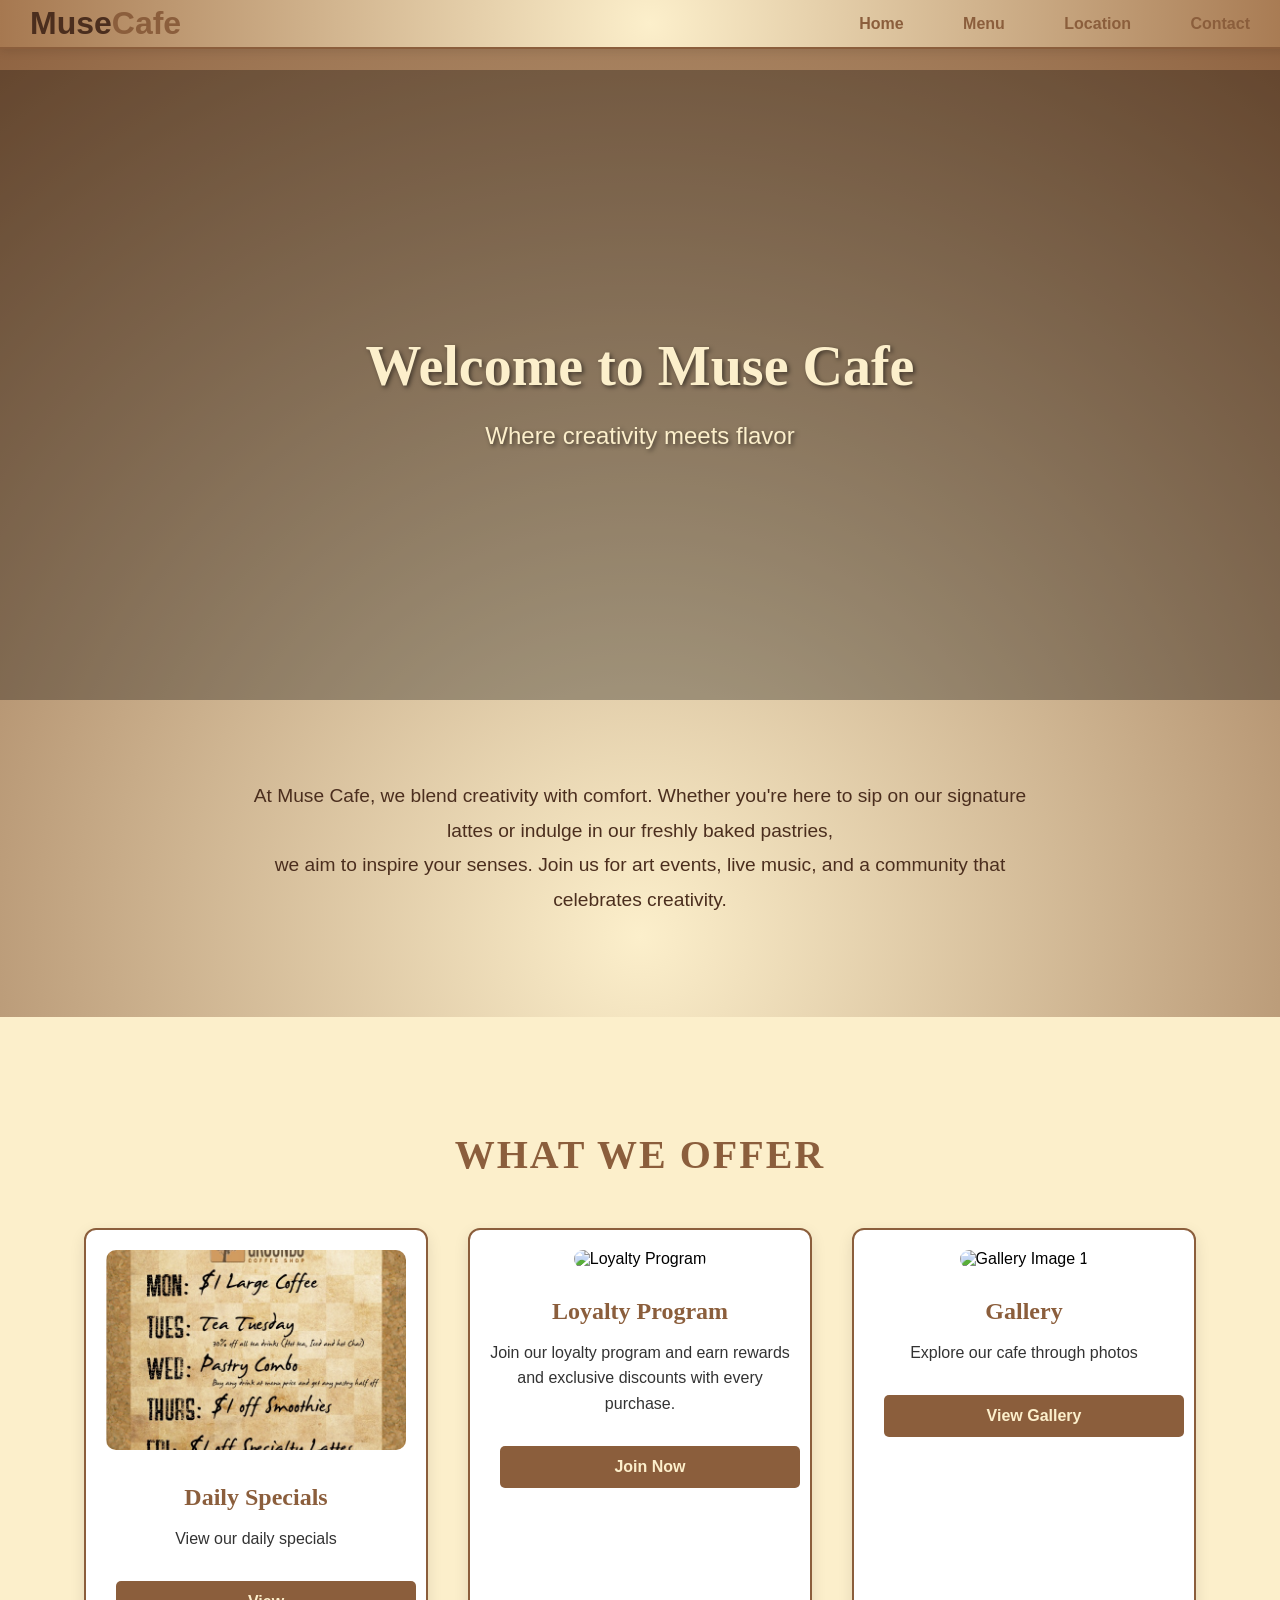
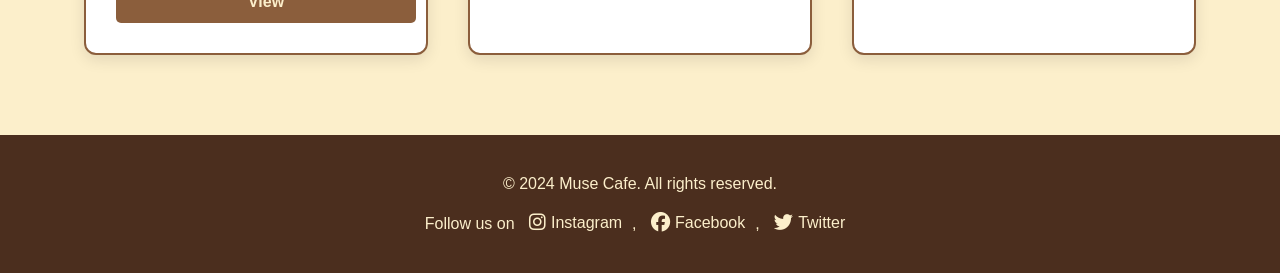
==== index.html @ 80cb1056 "Initial commit" ====
<!DOCTYPE html>
<html lang="en">

<head>
    <meta charset="UTF-8" />
    <meta name="viewport" content="width=device-width, initial-scale=1.0" />
    <title>Muse Cafe</title>
    <link rel="stylesheet" href="css/style.css" />
    <link rel="icon" type="image/x-icon" href="Images/Logo.jpg" />
    <!-- Optional: Add Font Awesome for social icons -->
    <link rel="stylesheet" href="https://cdnjs.cloudflare.com/ajax/libs/font-awesome/6.4.0/css/all.min.css">
</head>

<body>
    <!-- ===== Navbar Section ===== -->
    <header>
        <nav class="navbar">
            <div class="logo">
                Muse<span>Cafe</span>
            </div>

            <div class="nav-links">
                <a href="index.html">Home</a>
                <a href="Menu.html">Menu</a>
                <a href="Locations.html">Location</a>
                <a href="Contact.html">Contact</a>
            </div>
        </nav>
    </header>

    <!-- ===== Hero Background ===== -->
    <div class="background-image">
        <!-- Consider adding content like a headline over the hero image -->
        <div class="hero-content">
            <h1>Welcome to Muse Cafe</h1>
            <p>Where creativity meets flavor</p>
        </div>
    </div>

    <!-- ===== Main Content ===== -->
    <main>
        <section class="body-content">
            <p>
                At Muse Cafe, we blend creativity with comfort. Whether you're here to sip on our
                signature lattes or indulge in our freshly baked pastries,
                <br />
                we aim to inspire your senses. Join us for art events, live music, and a community
                that celebrates creativity.
            </p>
        </section>

        <section class="offers">
            <h2>What We Offer</h2>

            <div class="offer-container">
                <div class="offer-box">
                    <img src="Images/DailySpecials.jpg" alt="Daily Specials" />
                    <h3>Daily Specials</h3>
                    <p>View our daily specials</p>
                    <button onclick="enlargeImage('Images/DailySpecials.jpg')">View</button>
                </div>
                <div class="offer-box">
                    <img src="Images/LoyaltyProgram.jpg" alt="Loyalty Program" />
                    <h3>Loyalty Program</h3>
                    <p>
                        Join our loyalty program and earn rewards and exclusive discounts with every
                        purchase.
                    </p>
                    <button onclick="location.href='Loyalty.html'">Join Now</button>
                </div>
                <div class="offer-box">
                    <img src="Images/Gallery1.jpg" alt="Gallery Image 1" />
                    <h3>Gallery</h3>
                    <p>Explore our cafe through photos</p>
                    <button onclick="location.href='ImageGallery.html'">View Gallery</button>
                </div>
            </div>
        </section>
    </main>

    <!-- ===== Footer ===== -->
    <footer>
        <p>&copy; 2024 Muse Cafe. All rights reserved.</p>
        <p class="social-links">
            Follow us on
            <a href="#"><i class="fab fa-instagram"></i> Instagram</a>,
            <a href="#"><i class="fab fa-facebook"></i> Facebook</a>,
            <a href="#"><i class="fab fa-twitter"></i> Twitter</a>
        </p>
    </footer>


    <div id="imageModal" class="modal">
        <span class="close">&times;</span>
        <img class="modal-content" id="modalImage">
    </div>

    <script src="js/script.js"></script>
</body>

</html>
---- css/style.css ----
/* ===== Global Styles ===== */
body {
  background: radial-gradient(circle, #fcefcb, #8b5e3c);
  font-family: "Arial", sans-serif;
  margin: 0;
  padding: 0;
  text-align: center;
  min-height: 100vh;
  display: flex;
  flex-direction: column;
}

/* ===== Header & Navigation ===== */
.navbar {
  background: radial-gradient(circle, #fcefcb, #a67850);
  border-bottom: 2px solid #8b5e3c;
  display: flex;
  justify-content: space-between;
  align-items: center;
  padding: 5px 10px;
  position: fixed;
  top: 0;
  width: 100%;
  backdrop-filter: blur(4px);
  z-index: 1000;
  box-shadow: 0 2px 10px rgba(0, 0, 0, 0.1);
}

.logo {
  font-size: 2em;
  font-weight: bold;
  color: #4b2e1e;
  margin-left: 20px;
}

.logo span {
  color: #8b5e3c;
}

.nav-links a {
  color: #8b5e3c;
  text-decoration: none;
  margin-right: 25px;
  padding: 10px 15px;
  transition: all 0.3s ease;
  font-weight: bold;
  border-radius: 5px;
}

.nav-links a:hover {
  background-color: #8b5e3c;
  color: #fcefcb;
}

/* ===== Hero Section ===== */
.background-image {
  background-image: url("Images/CafeBackground.jpg");
  background-size: cover;
  background-position: center;
  height: 70vh;
  display: flex;
  align-items: center;
  justify-content: center;
  margin-top: 70px;
  position: relative;
}

.background-image::before {
  content: "";
  position: absolute;
  top: 0;
  left: 0;
  right: 0;
  bottom: 0;
  background: rgba(0, 0, 0, 0.3);
}

.hero-content {
  position: relative;
  z-index: 1;
  color: white;
  text-shadow: 2px 2px 4px rgba(0, 0, 0, 0.5);
}

.hero-content h1 {
  font-size: 3.5em;
  margin-bottom: 20px;
  color: #fcefcb;
}

.hero-content p {
  font-size: 1.5em;
  color: #fcefcb;
}

main {
  flex: 1;
}

.body-content {
  padding: 60px 20px;
  max-width: 800px;
  margin: 0 auto;
}

.body-content p {
  font-size: 1.2em;
  line-height: 1.8;
  color: #4b2e1e;
  margin-bottom: 40px;
}

.offers {
  text-align: center;
  padding: 80px 40px;
  background-color: #fcefcb;
}

.offers h2 {
  color: #8b5e3c;
  font-size: 2.5em;
  margin-bottom: 50px;
  text-transform: uppercase;
  letter-spacing: 2px;
}

.offer-container {
  display: flex;
  justify-content: center;
  gap: 40px;
  flex-wrap: wrap;
  max-width: 1200px;
  margin: 0 auto;
}

.offer-box {
  background-color: #ffffff;
  border: 2px solid #8b5e3c;
  border-radius: 12px;
  width: 300px;
  padding: 20px;
  text-align: center;
  transition: all 0.3s ease;
  box-shadow: 0 5px 15px rgba(0, 0, 0, 0.1);
}

.offer-box img {
  width: 100%;
  height: 200px;
  object-fit: cover;
  border-radius: 10px;
  margin-bottom: 15px;
}

.offer-box:hover {
  transform: translateY(-10px) scale(1.02);
  box-shadow: 0 15px 30px rgba(0, 0, 0, 0.2);
}

.offer-box h3 {
  color: #8b5e3c;
  margin: 15px 0;
  font-size: 1.5em;
}

.offer-box p {
  color: #333;
  font-size: 1em;
  line-height: 1.6;
  margin: 10px 0 20px;
}

.offer-box button {
  background-color: #8b5e3c;
  border: none;
  border-radius: 5px;
  color: #fcefcb;
  cursor: pointer;
  font-size: 16px;
  font-weight: bold;
  padding: 12px 25px;
  transition: all 0.3s ease;
  width: 100%;
}

.offer-box button:hover {
  background-color: #a67850;
  transform: translateY(-2px);
}

footer {
  background-color: #4b2e1e;
  color: #fcefcb;
  padding: 30px 20px;
  margin-top: auto;
}

footer p {
  color: #fcefcb;
  margin: 10px 0;
}

.social-links {
  margin-top: 20px;
}

.social-links a {
  color: #fcefcb;
  text-decoration: none;
  margin: 0 10px;
  transition: color 0.3s ease;
  display: inline-flex;
  align-items: center;
  gap: 5px;
}

.social-links a:hover {
  color: #d6a727;
}

.social-links i {
  font-size: 1.2em;
}

h1,
h2,
h3,
h4,
h5,
h6 {
  color: #4b2e1e;
  font-family: "Georgia", serif;
}

h1 {
  font-size: 3em;
}

h2 {
  font-size: 2.5em;
}

h3 {
  font-size: 1.8em;
}

button {
  background-color: #8b5e3c;
  border: none;
  border-radius: 5px;
  color: #fcefcb;
  cursor: pointer;
  font-size: 16px;
  margin: 10px;
  padding: 12px 25px;
  transition: all 0.3s ease;
  font-weight: bold;
}

button:hover {
  background-color: #a67850;
  transform: translateY(-2px);
  box-shadow: 0 5px 15px rgba(0, 0, 0, 0.2);
}

.modal {
  display: none;
  position: fixed;
  z-index: 2000;
  padding-top: 60px;
  left: 0;
  top: 0;
  width: 100%;
  height: 100%;
  background-color: rgba(0, 0, 0, 0.9);
  animation: fadeIn 0.3s ease;
}

@keyframes fadeIn {
  from {
    opacity: 0;
  }
  to {
    opacity: 1;
  }
}

.modal-content {
  margin: auto;
  display: block;
  max-width: 90%;
  max-height: 80%;
  border-radius: 10px;
  box-shadow: 0 0 30px rgba(255, 255, 255, 0.1);
  animation: zoomIn 0.3s ease;
}

@keyframes zoomIn {
  from {
    transform: scale(0.8);
    opacity: 0;
  }
  to {
    transform: scale(1);
    opacity: 1;
  }
}

.close {
  position: absolute;
  top: 20px;
  right: 35px;
  color: white;
  font-size: 40px;
  font-weight: bold;
  cursor: pointer;
  transition: color 0.3s ease;
}

.close:hover {
  color: #8b5e3c;
}

@media (max-width: 768px) {
  .navbar {
    flex-direction: column;
    padding: 10px;
  }

  .logo {
    margin: 10px 0;
  }

  .nav-links {
    display: flex;
    flex-wrap: wrap;
    justify-content: center;
    gap: 10px;
  }

  .nav-links a {
    margin: 5px;
    padding: 8px 12px;
  }

  .background-image {
    height: 50vh;
    margin-top: 120px;
  }

  .hero-content h1 {
    font-size: 2.5em;
  }

  .hero-content p {
    font-size: 1.2em;
  }

  .offers {
    padding: 40px 20px;
  }

  .offers h2 {
    font-size: 2em;
  }

  .offer-container {
    gap: 20px;
  }

  .offer-box {
    width: 90%;
    max-width: 300px;
  }

  h1 {
    font-size: 2.5em;
  }

  h2 {
    font-size: 2em;
  }
}

@media (max-width: 480px) {
  .hero-content h1 {
    font-size: 2em;
  }

  .hero-content p {
    font-size: 1em;
  }

  .offers h2 {
    font-size: 1.8em;
  }

  .offer-box {
    width: 100%;
    padding: 15px;
  }
}
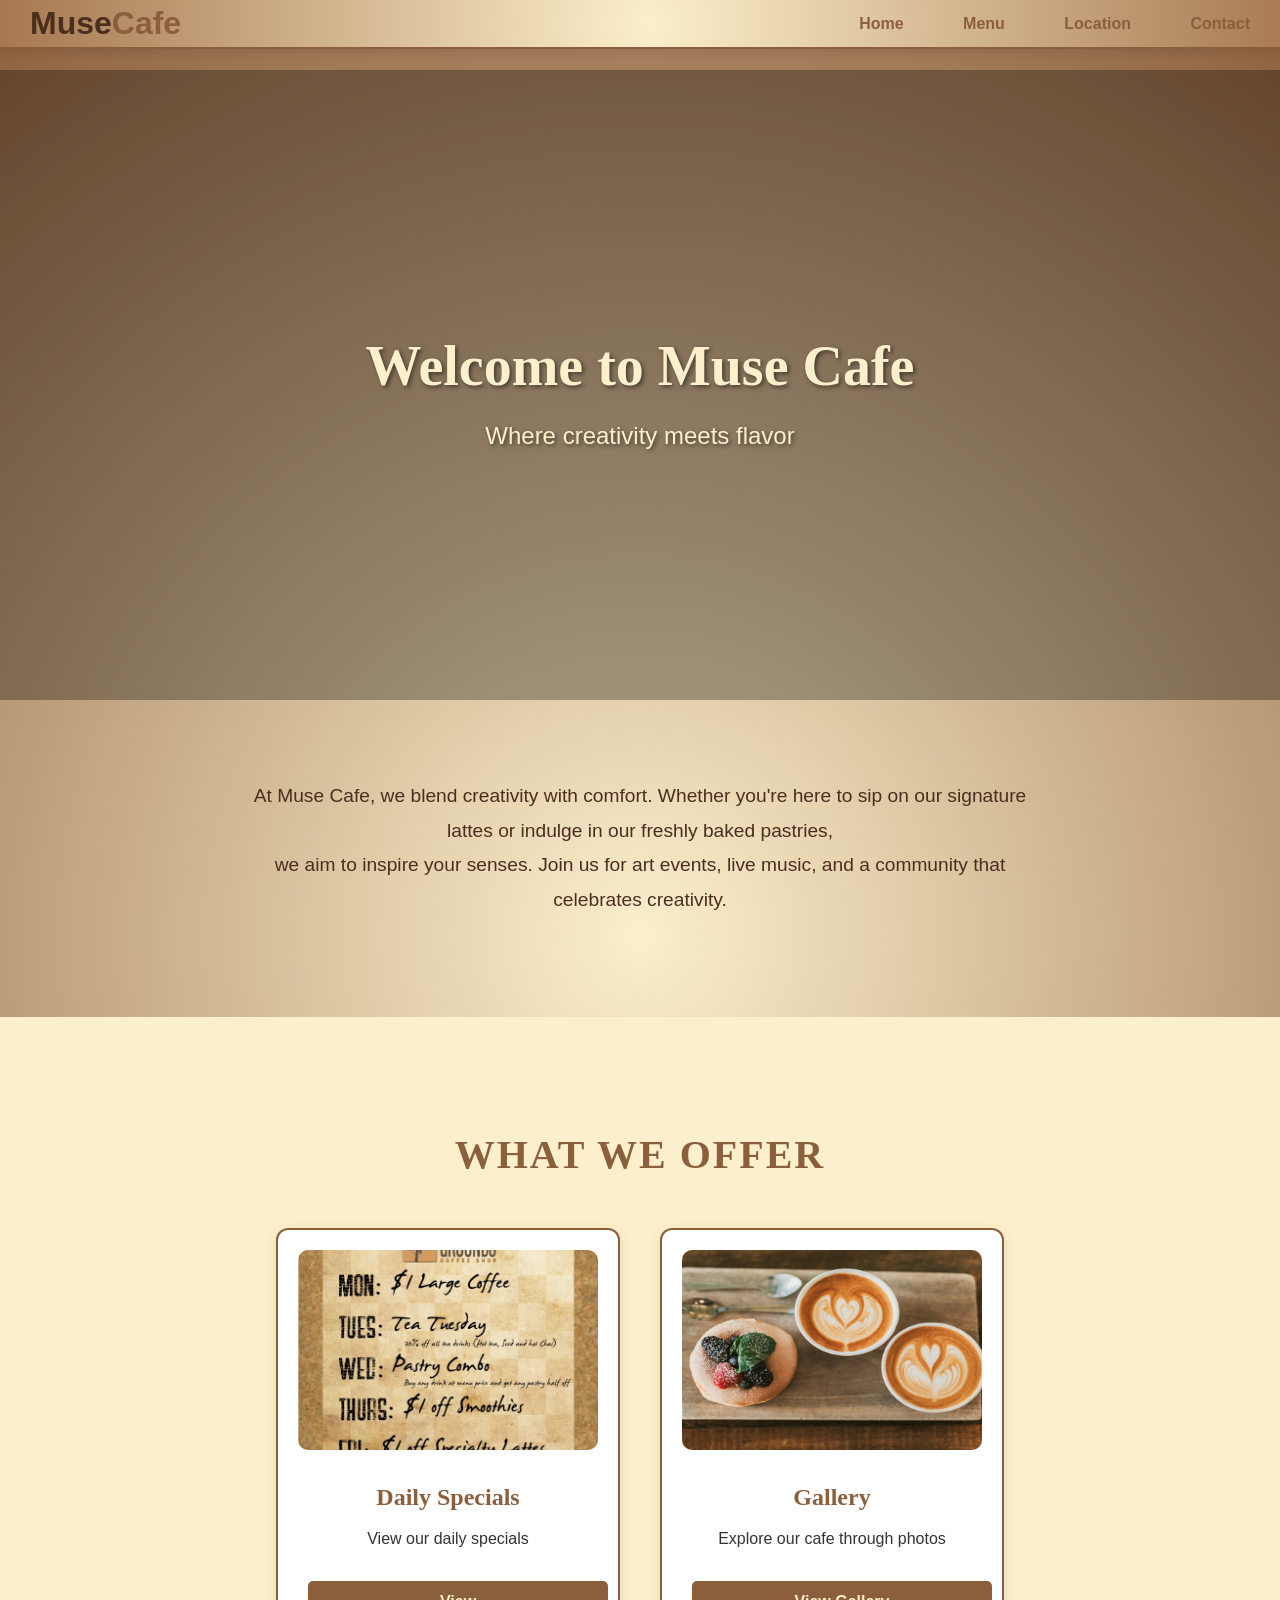
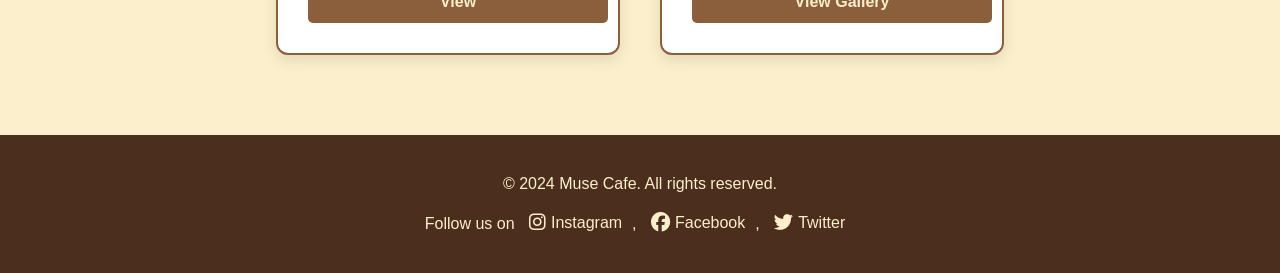
==== commit 5b311393: "deleted loyalty program" ====
--- a/index.html
+++ b/index.html
@@ -59,17 +59,9 @@
                     <p>View our daily specials</p>
                     <button onclick="enlargeImage('Images/DailySpecials.jpg')">View</button>
                 </div>
+
                 <div class="offer-box">
-                    <img src="Images/LoyaltyProgram.jpg" alt="Loyalty Program" />
-                    <h3>Loyalty Program</h3>
-                    <p>
-                        Join our loyalty program and earn rewards and exclusive discounts with every
-                        purchase.
-                    </p>
-                    <button onclick="location.href='Loyalty.html'">Join Now</button>
-                </div>
-                <div class="offer-box">
-                    <img src="Images/Gallery1.jpg" alt="Gallery Image 1" />
+                    <img src="Images/CafeBackground.jpg" alt="Gallery Image 1" />
                     <h3>Gallery</h3>
                     <p>Explore our cafe through photos</p>
                     <button onclick="location.href='ImageGallery.html'">View Gallery</button>
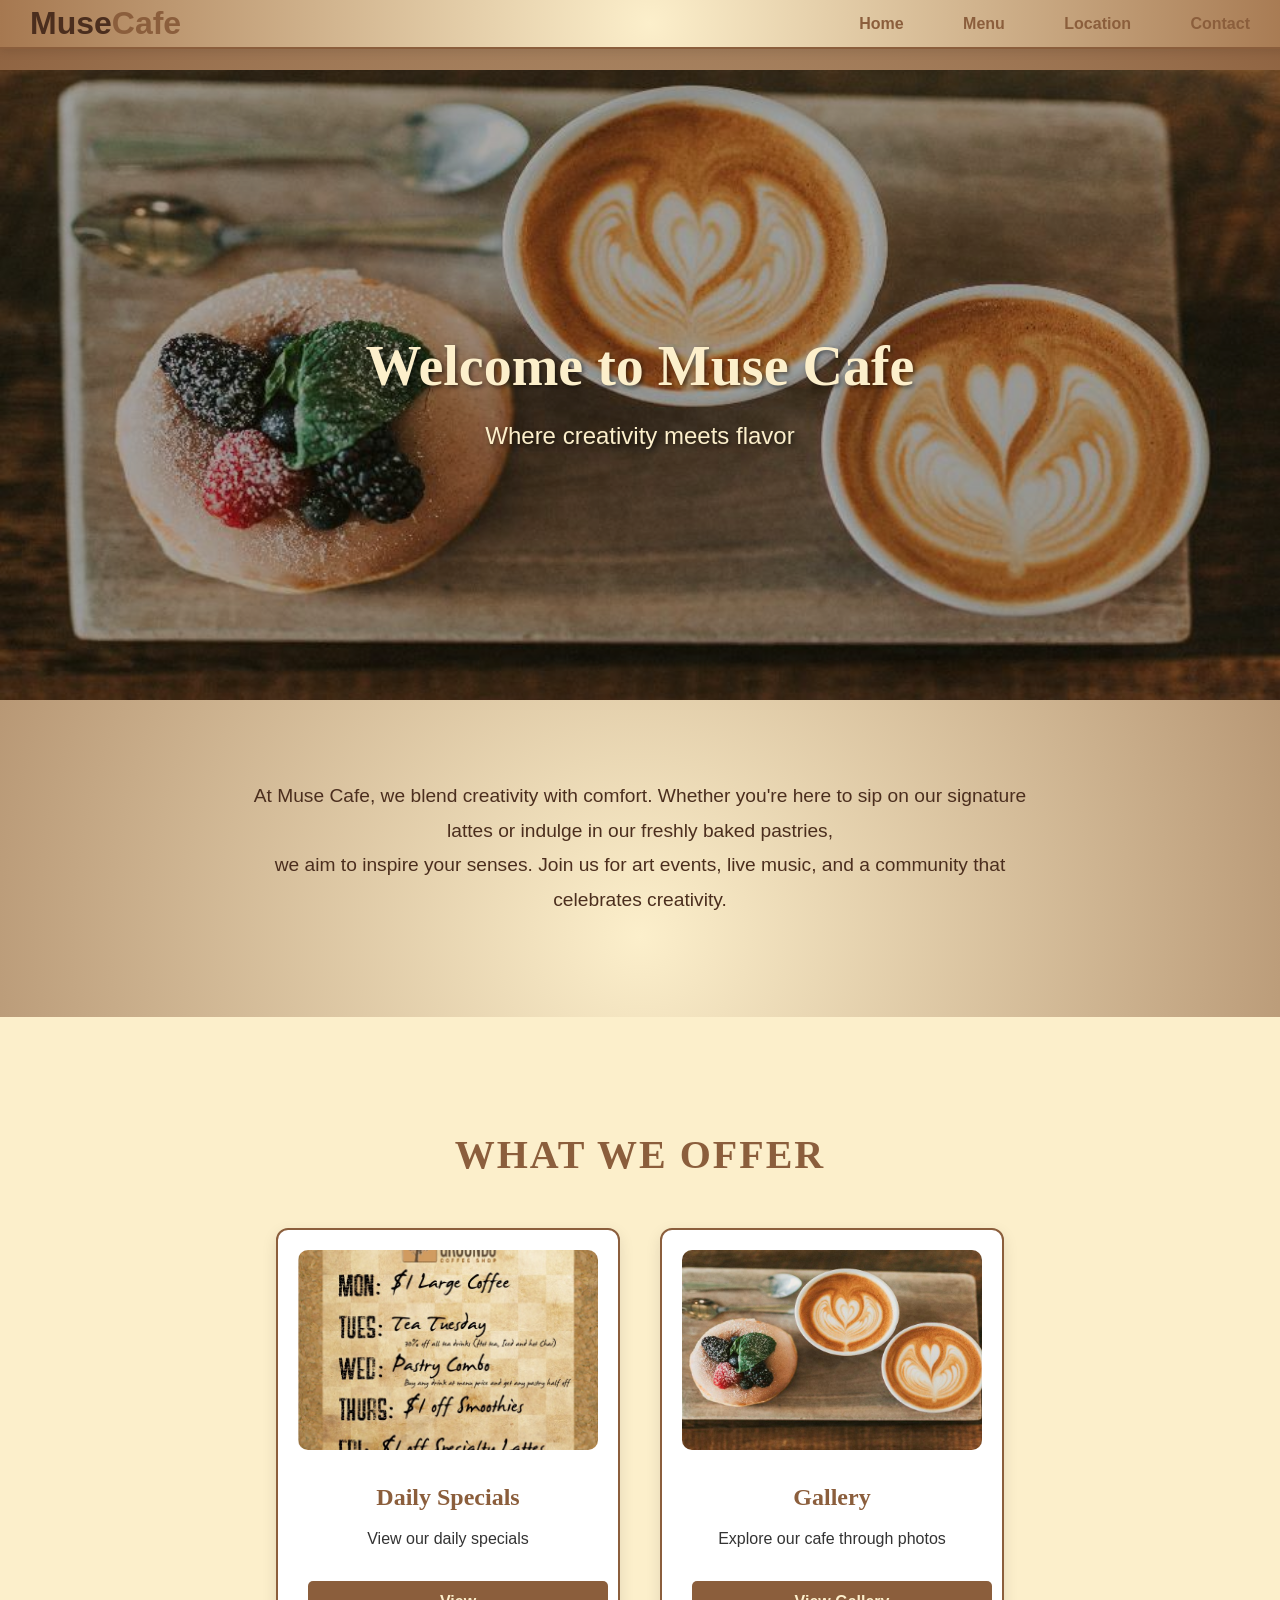
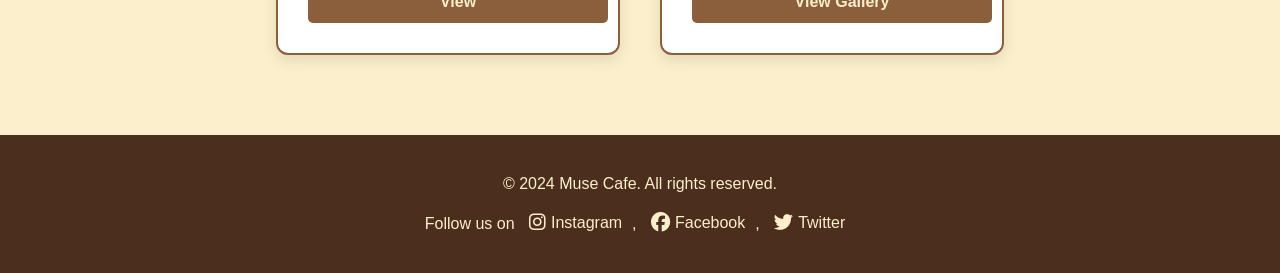
==== commit 841b46b4: "css file location change" ====
--- a/index.html
+++ b/index.html
@@ -5,7 +5,7 @@
     <meta charset="UTF-8" />
     <meta name="viewport" content="width=device-width, initial-scale=1.0" />
     <title>Muse Cafe</title>
-    <link rel="stylesheet" href="css/style.css" />
+    <link rel="stylesheet" href="style.css" />
     <link rel="icon" type="image/x-icon" href="Images/Logo.jpg" />
     <!-- Optional: Add Font Awesome for social icons -->
     <link rel="stylesheet" href="https://cdnjs.cloudflare.com/ajax/libs/font-awesome/6.4.0/css/all.min.css">
@@ -28,16 +28,16 @@
         </nav>
     </header>
 
-    <!-- ===== Hero Background ===== -->
+    
     <div class="background-image">
-        <!-- Consider adding content like a headline over the hero image -->
+
         <div class="hero-content">
             <h1>Welcome to Muse Cafe</h1>
             <p>Where creativity meets flavor</p>
         </div>
     </div>
 
-    <!-- ===== Main Content ===== -->
+    
     <main>
         <section class="body-content">
             <p>
@@ -70,7 +70,7 @@
         </section>
     </main>
 
-    <!-- ===== Footer ===== -->
+    
     <footer>
         <p>&copy; 2024 Muse Cafe. All rights reserved.</p>
         <p class="social-links">
--- a/style.css
+++ b/style.css
@@ -0,0 +1,402 @@
+
+body {
+  background: radial-gradient(circle, #fcefcb, #8b5e3c);
+  font-family: "Arial", sans-serif;
+  margin: 0;
+  padding: 0;
+  text-align: center;
+  min-height: 100vh;
+  display: flex;
+  flex-direction: column;
+}
+
+
+.navbar {
+  background: radial-gradient(circle, #fcefcb, #a67850);
+  border-bottom: 2px solid #8b5e3c;
+  display: flex;
+  justify-content: space-between;
+  align-items: center;
+  padding: 5px 10px;
+  position: fixed;
+  top: 0;
+  width: 100%;
+  backdrop-filter: blur(4px);
+  z-index: 1000;
+  box-shadow: 0 2px 10px rgba(0, 0, 0, 0.1);
+}
+
+.logo {
+  font-size: 2em;
+  font-weight: bold;
+  color: #4b2e1e;
+  margin-left: 20px;
+}
+
+.logo span {
+  color: #8b5e3c;
+}
+
+.nav-links a {
+  color: #8b5e3c;
+  text-decoration: none;
+  margin-right: 25px;
+  padding: 10px 15px;
+  transition: all 0.3s ease;
+  font-weight: bold;
+  border-radius: 5px;
+}
+
+.nav-links a:hover {
+  background-color: #8b5e3c;
+  color: #fcefcb;
+}
+
+
+.background-image {
+  background-image: url("Images/CafeBackground.jpg");
+  background-size: cover;
+  background-position: center;
+  height: 70vh;
+  display: flex;
+  align-items: center;
+  justify-content: center;
+  margin-top: 70px;
+  position: relative;
+}
+
+.background-image::before {
+  content: "";
+  position: absolute;
+  top: 0;
+  left: 0;
+  right: 0;
+  bottom: 0;
+  background: rgba(0, 0, 0, 0.3);
+}
+
+.hero-content {
+  position: relative;
+  z-index: 1;
+  color: white;
+  text-shadow: 2px 2px 4px rgba(0, 0, 0, 0.5);
+}
+
+.hero-content h1 {
+  font-size: 3.5em;
+  margin-bottom: 20px;
+  color: #fcefcb;
+}
+
+.hero-content p {
+  font-size: 1.5em;
+  color: #fcefcb;
+}
+
+main {
+  flex: 1;
+}
+
+.body-content {
+  padding: 60px 20px;
+  max-width: 800px;
+  margin: 0 auto;
+}
+
+.body-content p {
+  font-size: 1.2em;
+  line-height: 1.8;
+  color: #4b2e1e;
+  margin-bottom: 40px;
+}
+
+.offers {
+  text-align: center;
+  padding: 80px 40px;
+  background-color: #fcefcb;
+}
+
+.offers h2 {
+  color: #8b5e3c;
+  font-size: 2.5em;
+  margin-bottom: 50px;
+  text-transform: uppercase;
+  letter-spacing: 2px;
+}
+
+.offer-container {
+  display: flex;
+  justify-content: center;
+  gap: 40px;
+  flex-wrap: wrap;
+  max-width: 1200px;
+  margin: 0 auto;
+}
+
+.offer-box {
+  background-color: #ffffff;
+  border: 2px solid #8b5e3c;
+  border-radius: 12px;
+  width: 300px;
+  padding: 20px;
+  text-align: center;
+  transition: all 0.3s ease;
+  box-shadow: 0 5px 15px rgba(0, 0, 0, 0.1);
+}
+
+.offer-box img {
+  width: 100%;
+  height: 200px;
+  object-fit: cover;
+  border-radius: 10px;
+  margin-bottom: 15px;
+}
+
+.offer-box:hover {
+  transform: translateY(-10px) scale(1.02);
+  box-shadow: 0 15px 30px rgba(0, 0, 0, 0.2);
+}
+
+.offer-box h3 {
+  color: #8b5e3c;
+  margin: 15px 0;
+  font-size: 1.5em;
+}
+
+.offer-box p {
+  color: #333;
+  font-size: 1em;
+  line-height: 1.6;
+  margin: 10px 0 20px;
+}
+
+.offer-box button {
+  background-color: #8b5e3c;
+  border: none;
+  border-radius: 5px;
+  color: #fcefcb;
+  cursor: pointer;
+  font-size: 16px;
+  font-weight: bold;
+  padding: 12px 25px;
+  transition: all 0.3s ease;
+  width: 100%;
+}
+
+.offer-box button:hover {
+  background-color: #a67850;
+  transform: translateY(-2px);
+}
+
+footer {
+  background-color: #4b2e1e;
+  color: #fcefcb;
+  padding: 30px 20px;
+  margin-top: auto;
+}
+
+footer p {
+  color: #fcefcb;
+  margin: 10px 0;
+}
+
+.social-links {
+  margin-top: 20px;
+}
+
+.social-links a {
+  color: #fcefcb;
+  text-decoration: none;
+  margin: 0 10px;
+  transition: color 0.3s ease;
+  display: inline-flex;
+  align-items: center;
+  gap: 5px;
+}
+
+.social-links a:hover {
+  color: #d6a727;
+}
+
+.social-links i {
+  font-size: 1.2em;
+}
+
+h1,
+h2,
+h3,
+h4,
+h5,
+h6 {
+  color: #4b2e1e;
+  font-family: "Georgia", serif;
+}
+
+h1 {
+  font-size: 3em;
+}
+
+h2 {
+  font-size: 2.5em;
+}
+
+h3 {
+  font-size: 1.8em;
+}
+
+button {
+  background-color: #8b5e3c;
+  border: none;
+  border-radius: 5px;
+  color: #fcefcb;
+  cursor: pointer;
+  font-size: 16px;
+  margin: 10px;
+  padding: 12px 25px;
+  transition: all 0.3s ease;
+  font-weight: bold;
+}
+
+button:hover {
+  background-color: #a67850;
+  transform: translateY(-2px);
+  box-shadow: 0 5px 15px rgba(0, 0, 0, 0.2);
+}
+
+.modal {
+  display: none;
+  position: fixed;
+  z-index: 2000;
+  padding-top: 60px;
+  left: 0;
+  top: 0;
+  width: 100%;
+  height: 100%;
+  background-color: rgba(0, 0, 0, 0.9);
+  animation: fadeIn 0.3s ease;
+}
+
+@keyframes fadeIn {
+  from {
+    opacity: 0;
+  }
+  to {
+    opacity: 1;
+  }
+}
+
+.modal-content {
+  margin: auto;
+  display: block;
+  max-width: 90%;
+  max-height: 80%;
+  border-radius: 10px;
+  box-shadow: 0 0 30px rgba(255, 255, 255, 0.1);
+  animation: zoomIn 0.3s ease;
+}
+
+@keyframes zoomIn {
+  from {
+    transform: scale(0.8);
+    opacity: 0;
+  }
+  to {
+    transform: scale(1);
+    opacity: 1;
+  }
+}
+
+.close {
+  position: absolute;
+  top: 20px;
+  right: 35px;
+  color: white;
+  font-size: 40px;
+  font-weight: bold;
+  cursor: pointer;
+  transition: color 0.3s ease;
+}
+
+.close:hover {
+  color: #8b5e3c;
+}
+
+@media (max-width: 768px) {
+  .navbar {
+    flex-direction: column;
+    padding: 10px;
+  }
+
+  .logo {
+    margin: 10px 0;
+  }
+
+  .nav-links {
+    display: flex;
+    flex-wrap: wrap;
+    justify-content: center;
+    gap: 10px;
+  }
+
+  .nav-links a {
+    margin: 5px;
+    padding: 8px 12px;
+  }
+
+  .background-image {
+    height: 50vh;
+    margin-top: 120px;
+  }
+
+  .hero-content h1 {
+    font-size: 2.5em;
+  }
+
+  .hero-content p {
+    font-size: 1.2em;
+  }
+
+  .offers {
+    padding: 40px 20px;
+  }
+
+  .offers h2 {
+    font-size: 2em;
+  }
+
+  .offer-container {
+    gap: 20px;
+  }
+
+  .offer-box {
+    width: 90%;
+    max-width: 300px;
+  }
+
+  h1 {
+    font-size: 2.5em;
+  }
+
+  h2 {
+    font-size: 2em;
+  }
+}
+
+@media (max-width: 480px) {
+  .hero-content h1 {
+    font-size: 2em;
+  }
+
+  .hero-content p {
+    font-size: 1em;
+  }
+
+  .offers h2 {
+    font-size: 1.8em;
+  }
+
+  .offer-box {
+    width: 100%;
+    padding: 15px;
+  }
+}
